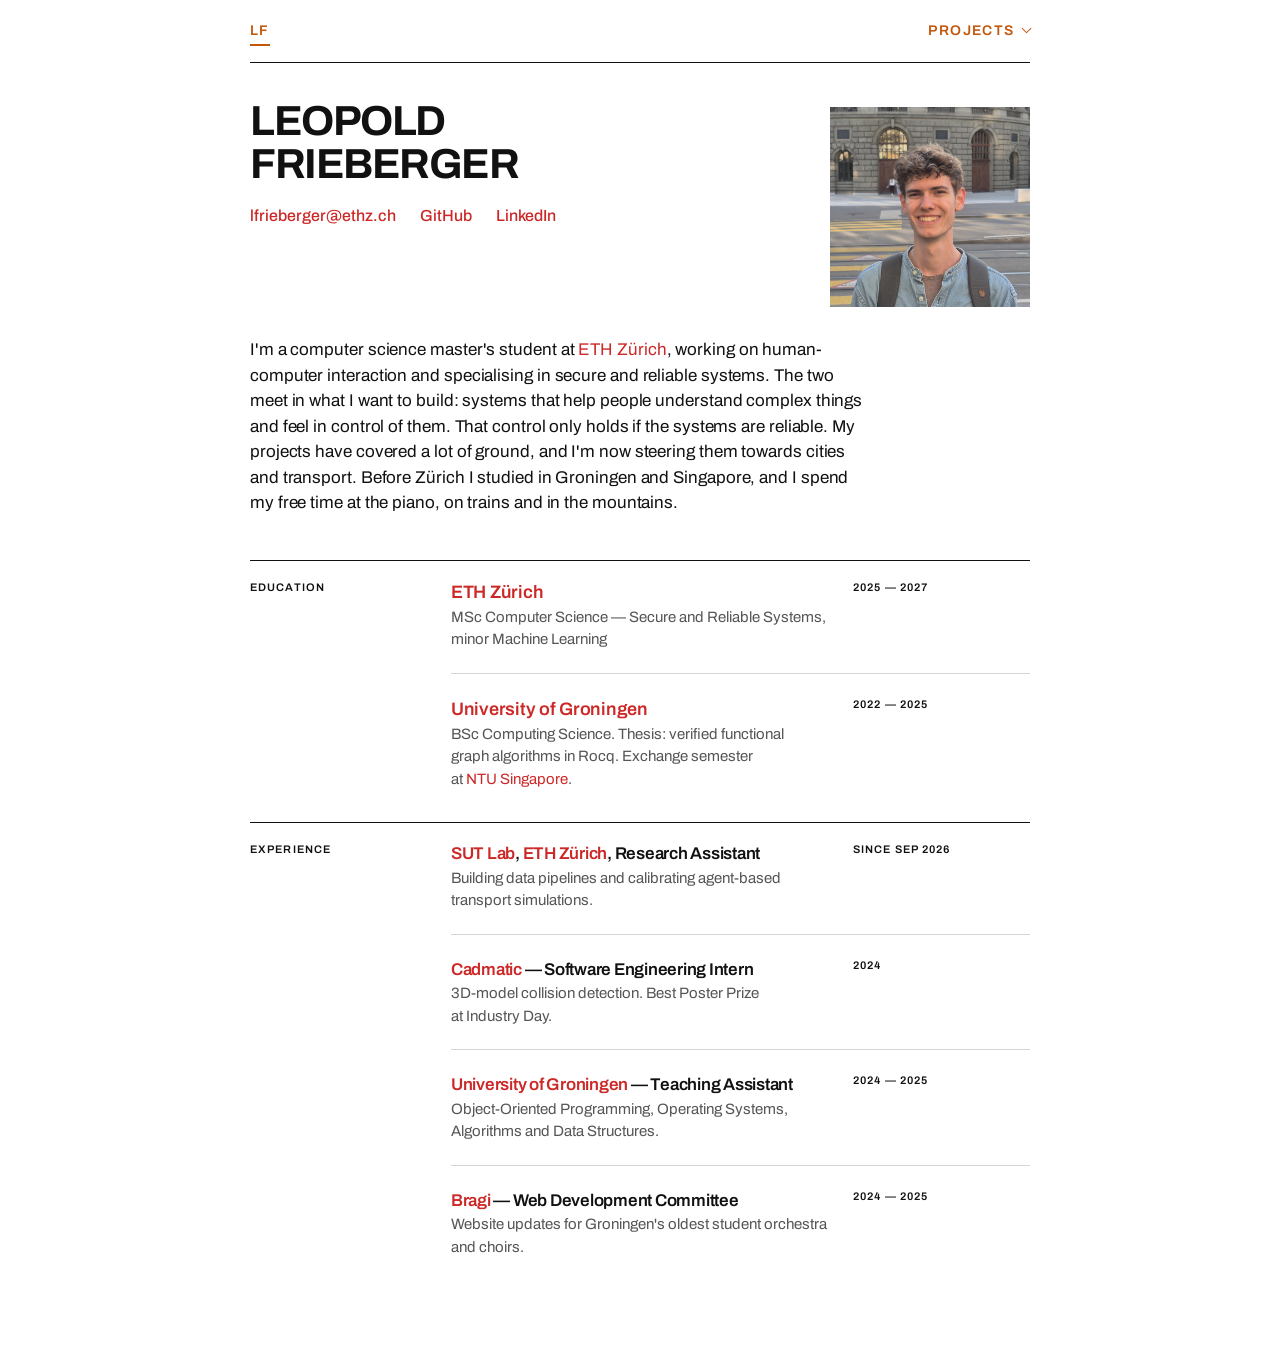
==== index.html @ 80eb1191 "Publish the site" ====
<!doctype html>
<html lang="en">
  <head>
    <meta charset="UTF-8" />
    <meta name="viewport" content="width=device-width, initial-scale=1" />
    <title>Leopold Frieberger</title>
    <meta
      name="description"
      content="Leopold Frieberger, computer science master's student at ETH Zürich, working on human-computer interaction and secure and reliable systems."
    />
    <link rel="icon" href="/favicon.svg" type="image/svg+xml" />
    <meta property="og:type" content="website" />
    <meta property="og:url" content="https://lfrieberger.github.io/" />
    <meta property="og:title" content="Leopold Frieberger" />
    <meta property="og:description" content="Leopold Frieberger, computer science master's student at ETH Zürich, working on human-computer interaction and secure and reliable systems." />
    <meta property="og:image" content="https://lfrieberger.github.io/images/portrait.jpg" />
    <script type="module" crossorigin src="/assets/home-BiqQgDbl.js"></script>
    <link rel="modulepreload" crossorigin href="/assets/styles-DpbbYxCR.js">
    <link rel="stylesheet" crossorigin href="/assets/styles-D-HDEvaZ.css">
  </head>
  <body>
    <div id="root"></div>
  </body>
</html>
---- assets/styles-D-HDEvaZ.css ----
@font-face{font-family:Archivo;font-style:normal;font-display:swap;font-weight:400;src:url(/assets/archivo-vietnamese-400-normal-BF4g3tCF.woff2) format("woff2"),url(/assets/archivo-vietnamese-400-normal-FGOLYM1a.woff) format("woff");unicode-range:U+0102-0103,U+0110-0111,U+0128-0129,U+0168-0169,U+01A0-01A1,U+01AF-01B0,U+0300-0301,U+0303-0304,U+0308-0309,U+0323,U+0329,U+1EA0-1EF9,U+20AB}@font-face{font-family:Archivo;font-style:normal;font-display:swap;font-weight:400;src:url(/assets/archivo-latin-ext-400-normal-B5tPZzqW.woff2) format("woff2"),url(/assets/archivo-latin-ext-400-normal-DrmqtLj6.woff) format("woff");unicode-range:U+0100-02BA,U+02BD-02C5,U+02C7-02CC,U+02CE-02D7,U+02DD-02FF,U+0304,U+0308,U+0329,U+1D00-1DBF,U+1E00-1E9F,U+1EF2-1EFF,U+2020,U+20A0-20AB,U+20AD-20C0,U+2113,U+2C60-2C7F,U+A720-A7FF}@font-face{font-family:Archivo;font-style:normal;font-display:swap;font-weight:400;src:url(/assets/archivo-latin-400-normal-C81ewxNO.woff2) format("woff2"),url(/assets/archivo-latin-400-normal-Bl602Mgc.woff) format("woff");unicode-range:U+0000-00FF,U+0131,U+0152-0153,U+02BB-02BC,U+02C6,U+02DA,U+02DC,U+0304,U+0308,U+0329,U+2000-206F,U+20AC,U+2122,U+2191,U+2193,U+2212,U+2215,U+FEFF,U+FFFD}@font-face{font-family:Archivo;font-style:normal;font-display:swap;font-weight:500;src:url(/assets/archivo-vietnamese-500-normal-k0drYPZA.woff2) format("woff2"),url(/assets/archivo-vietnamese-500-normal-7W3lD2kQ.woff) format("woff");unicode-range:U+0102-0103,U+0110-0111,U+0128-0129,U+0168-0169,U+01A0-01A1,U+01AF-01B0,U+0300-0301,U+0303-0304,U+0308-0309,U+0323,U+0329,U+1EA0-1EF9,U+20AB}@font-face{font-family:Archivo;font-style:normal;font-display:swap;font-weight:500;src:url(/assets/archivo-latin-ext-500-normal-RFhg4CpD.woff2) format("woff2"),url(/assets/archivo-latin-ext-500-normal-D7mXw3Kz.woff) format("woff");unicode-range:U+0100-02BA,U+02BD-02C5,U+02C7-02CC,U+02CE-02D7,U+02DD-02FF,U+0304,U+0308,U+0329,U+1D00-1DBF,U+1E00-1E9F,U+1EF2-1EFF,U+2020,U+20A0-20AB,U+20AD-20C0,U+2113,U+2C60-2C7F,U+A720-A7FF}@font-face{font-family:Archivo;font-style:normal;font-display:swap;font-weight:500;src:url(/assets/archivo-latin-500-normal-CGugC8dq.woff2) format("woff2"),url(/assets/archivo-latin-500-normal-pkzA7jw9.woff) format("woff");unicode-range:U+0000-00FF,U+0131,U+0152-0153,U+02BB-02BC,U+02C6,U+02DA,U+02DC,U+0304,U+0308,U+0329,U+2000-206F,U+20AC,U+2122,U+2191,U+2193,U+2212,U+2215,U+FEFF,U+FFFD}@font-face{font-family:Archivo;font-style:normal;font-display:swap;font-weight:600;src:url(/assets/archivo-vietnamese-600-normal-anCjMumA.woff2) format("woff2"),url(/assets/archivo-vietnamese-600-normal-C8xBVdfP.woff) format("woff");unicode-range:U+0102-0103,U+0110-0111,U+0128-0129,U+0168-0169,U+01A0-01A1,U+01AF-01B0,U+0300-0301,U+0303-0304,U+0308-0309,U+0323,U+0329,U+1EA0-1EF9,U+20AB}@font-face{font-family:Archivo;font-style:normal;font-display:swap;font-weight:600;src:url(/assets/archivo-latin-ext-600-normal-Dm61iqcg.woff2) format("woff2"),url(/assets/archivo-latin-ext-600-normal-D7uErJuz.woff) format("woff");unicode-range:U+0100-02BA,U+02BD-02C5,U+02C7-02CC,U+02CE-02D7,U+02DD-02FF,U+0304,U+0308,U+0329,U+1D00-1DBF,U+1E00-1E9F,U+1EF2-1EFF,U+2020,U+20A0-20AB,U+20AD-20C0,U+2113,U+2C60-2C7F,U+A720-A7FF}@font-face{font-family:Archivo;font-style:normal;font-display:swap;font-weight:600;src:url(/assets/archivo-latin-600-normal-3BBy0ZsW.woff2) format("woff2"),url(/assets/archivo-latin-600-normal-DwYieO8P.woff) format("woff");unicode-range:U+0000-00FF,U+0131,U+0152-0153,U+02BB-02BC,U+02C6,U+02DA,U+02DC,U+0304,U+0308,U+0329,U+2000-206F,U+20AC,U+2122,U+2191,U+2193,U+2212,U+2215,U+FEFF,U+FFFD}@font-face{font-family:Archivo;font-style:normal;font-display:swap;font-weight:700;src:url(/assets/archivo-vietnamese-700-normal-nuAQAQa7.woff2) format("woff2"),url(/assets/archivo-vietnamese-700-normal-Bz2vkKqq.woff) format("woff");unicode-range:U+0102-0103,U+0110-0111,U+0128-0129,U+0168-0169,U+01A0-01A1,U+01AF-01B0,U+0300-0301,U+0303-0304,U+0308-0309,U+0323,U+0329,U+1EA0-1EF9,U+20AB}@font-face{font-family:Archivo;font-style:normal;font-display:swap;font-weight:700;src:url(/assets/archivo-latin-ext-700-normal-DD_nkw6b.woff2) format("woff2"),url(/assets/archivo-latin-ext-700-normal-CgyfnKjw.woff) format("woff");unicode-range:U+0100-02BA,U+02BD-02C5,U+02C7-02CC,U+02CE-02D7,U+02DD-02FF,U+0304,U+0308,U+0329,U+1D00-1DBF,U+1E00-1E9F,U+1EF2-1EFF,U+2020,U+20A0-20AB,U+20AD-20C0,U+2113,U+2C60-2C7F,U+A720-A7FF}@font-face{font-family:Archivo;font-style:normal;font-display:swap;font-weight:700;src:url(/assets/archivo-latin-700-normal-D9cHMWGj.woff2) format("woff2"),url(/assets/archivo-latin-700-normal-lT5TFe7H.woff) format("woff");unicode-range:U+0000-00FF,U+0131,U+0152-0153,U+02BB-02BC,U+02C6,U+02DA,U+02DC,U+0304,U+0308,U+0329,U+2000-206F,U+20AC,U+2122,U+2191,U+2193,U+2212,U+2215,U+FEFF,U+FFFD}:root{--paper: #ffffff;--ink: #111111;--muted: #555555;--hair: #d4d4d4;--accent: oklch(.55 .2 27);--link: #c2570c;--measure: 780px;--pad: 40px;--gap: 24px;--label: 11px;--track: .1em}*,*:before,*:after{box-sizing:border-box}body{margin:0;background:var(--paper);color:var(--ink);font-family:Archivo,Helvetica Neue,Helvetica,Arial,sans-serif;font-size:15px;line-height:1.5;-webkit-font-smoothing:antialiased;text-wrap:pretty}a{color:var(--accent);text-decoration:none}a:hover,a:focus-visible{color:var(--ink)}.rule{height:1px;background:var(--ink)}.rule--inset{margin-inline:var(--pad)}.hair{height:1px;background:var(--hair)}.lbl{font-size:var(--label);letter-spacing:var(--track);text-transform:uppercase;font-weight:600}.lbl--accent{color:var(--accent)}.num{font-variant-numeric:tabular-nums}.display{font-size:clamp(30px,5vw,42px);font-weight:700;line-height:1.02;letter-spacing:-.035em;margin:0;text-transform:uppercase}.display--page{font-size:clamp(26px,4.2vw,34px)}.lede{margin:0;max-width:620px;font-size:17px;line-height:1.5;font-weight:400;letter-spacing:-.005em}.entry__name{font-size:18px;font-weight:600;letter-spacing:-.015em}.entry__name--small{font-size:17px}.entry__name--project{font-size:19px;letter-spacing:-.015em;line-height:1.25}.body{color:var(--muted);max-width:620px;margin:0}.grid{display:grid;grid-template-columns:repeat(12,minmax(0,1fr));gap:var(--gap)}.grid--nine{grid-template-columns:repeat(9,minmax(0,1fr))}.span-3{grid-column:span 3}.span-5{grid-column:span 5}.span-6{grid-column:span 6}.span-7{grid-column:span 7}.span-9{grid-column:span 9}.page{max-width:calc(var(--measure) + 2 * var(--pad));margin-inline:auto;padding-bottom:72px}.bleed{padding-inline:var(--pad)}.nav{display:flex;justify-content:space-between;align-items:center;gap:var(--gap);padding:20px var(--pad) 16px}.nav__link{color:var(--link);font-size:14px}.nav__link:hover,.nav__link:focus-visible{color:var(--ink)}.nav__link{padding-bottom:3px;border-bottom:2px solid transparent}.nav__link:hover,.nav__link:focus-visible{border-bottom-color:var(--hair)}.nav__link--current,.nav__link--current:hover,.nav__link--current:focus-visible{border-bottom-color:var(--link)}.nav__menu{position:relative;display:flex;padding-bottom:16px;margin-bottom:-16px}.nav__trigger{display:inline-flex;align-items:center;gap:.6em}.nav__trigger:after{content:"";width:.5em;height:.5em;border-right:1.5px solid currentColor;border-bottom:1.5px solid currentColor;transform:translateY(-.15em) rotate(45deg)}.nav__dropdown{position:absolute;top:100%;right:0;z-index:2;display:flex;flex-direction:column;gap:10px;width:max-content;max-width:calc(100vw - 2 * var(--pad));margin:0;padding:14px 18px;list-style:none;font-size:14px;background:var(--paper);border:1px solid var(--hair);border-radius:10px;box-shadow:0 8px 24px #0000001a;visibility:hidden}.nav__dropdown a{color:var(--muted)}.nav__dropdown a:hover,.nav__dropdown a:focus-visible{color:var(--ink)}.nav__current{color:var(--ink);font-weight:600}@media(hover:hover){.nav__menu:hover .nav__dropdown,.nav__menu:focus-within .nav__dropdown{visibility:visible}.nav__menu:hover .nav__trigger:after,.nav__menu:focus-within .nav__trigger:after{transform:translateY(.15em) rotate(-135deg)}}.masthead{padding:44px var(--pad) 0}.masthead__top{display:grid;grid-template-columns:minmax(0,1fr) auto;gap:var(--gap);align-items:start}.masthead__id{display:flex;flex-direction:column;gap:18px}.masthead__id .display{margin-top:-.158em}.portrait{display:block;width:clamp(96px,26vw,200px);aspect-ratio:1;object-fit:cover}.masthead__meta{margin-top:30px}.hero{display:block;width:100%;height:auto;margin-top:28px}.rule--gap{margin-top:44px}.section{display:grid;grid-template-columns:repeat(12,minmax(0,1fr));gap:var(--gap);padding:18px 0 32px}.section__label{grid-column:span 3;display:flex;gap:12px;align-items:baseline}.section__body{grid-column:span 9;display:flex;flex-direction:column;gap:22px}.links{display:flex;gap:24px;flex-wrap:wrap;font-size:16px;font-weight:500}.footer{margin-top:56px;padding-inline:var(--pad)}.footer__row{display:flex;flex-wrap:wrap;justify-content:space-between;align-items:baseline;gap:12px var(--gap);padding-top:18px}.row{display:grid;grid-template-columns:repeat(12,minmax(0,1fr));gap:var(--gap);align-items:center;padding:18px 0;color:inherit}.row:hover,.row:focus-visible{color:inherit}.row:hover .entry__name,.row:focus-visible .entry__name{color:var(--accent)}.row__text{grid-column:span 9;display:flex;flex-direction:column;gap:6px}.row__meta{display:flex;gap:12px;align-items:baseline}.row__image{grid-column:span 3;display:block;width:100%;aspect-ratio:4 / 3;object-fit:contain}.project__meta{display:flex;gap:12px;align-items:baseline;margin-top:12px}.project{display:flex;flex-direction:column;gap:16px;margin-top:32px}.project .lede,.project .links{width:100%;max-width:620px;margin-inline:auto}.project .figure{margin-top:16px}.figure{margin:0;display:flex;flex-direction:column;gap:8px}.figure__grid{display:grid;gap:8px}.figure__grid--1{grid-template-columns:minmax(0,1fr)}.figure__grid--2{grid-template-columns:repeat(2,minmax(0,1fr))}.figure__grid--3{grid-template-columns:repeat(3,minmax(0,1fr))}.figure__panel{display:flex;flex-direction:column;gap:4px}.figure__panel img{display:block;width:100%;height:auto}.figure__label,.figure__caption{color:var(--muted);font-size:13px;line-height:1.35}@media(max-width:900px){:root{--pad: 22px}.grid,.grid--nine,.section,.row{grid-template-columns:minmax(0,1fr)}.span-3,.span-5,.span-6,.span-7,.span-9,.section__label,.section__body,.row__text,.row__image{grid-column:auto}.grid--nine>.span-3{order:-1}.section__label{margin-bottom:4px}.links{gap:16px;font-size:15px}}.nowrap{white-space:nowrap}
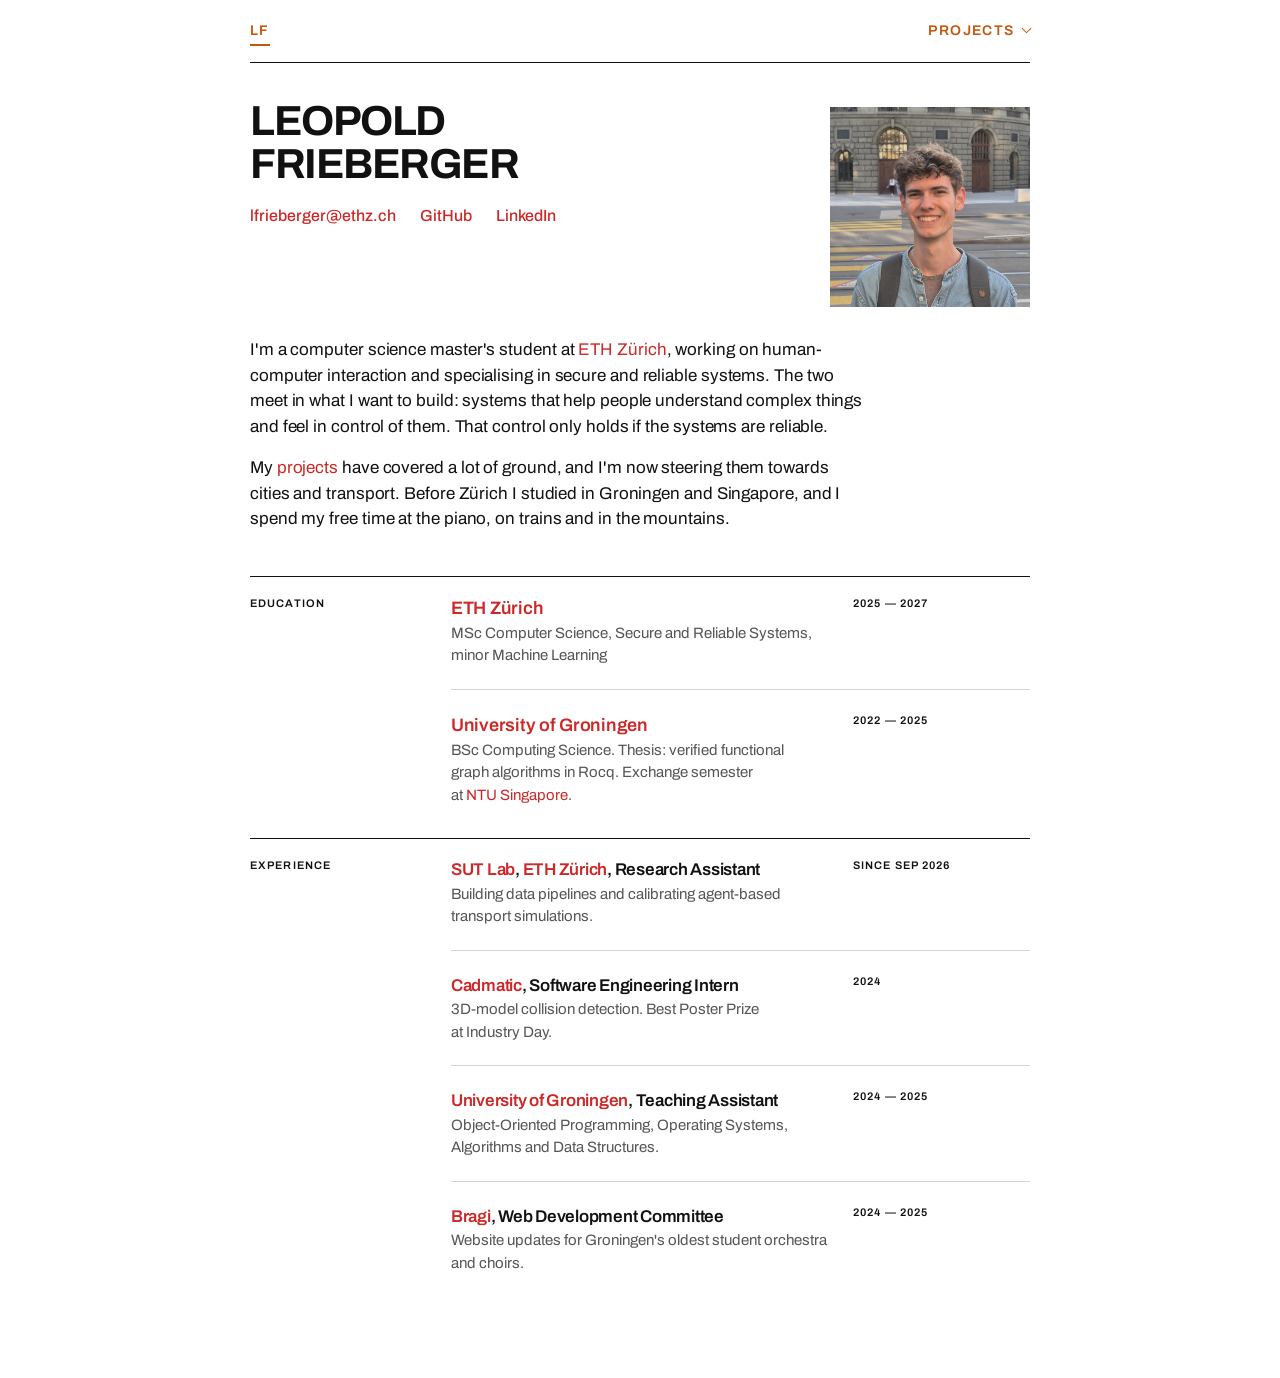
==== commit 2b1aa720: "Publish the site" ====
--- a/index.html
+++ b/index.html
@@ -14,9 +14,27 @@
     <meta property="og:title" content="Leopold Frieberger" />
     <meta property="og:description" content="Leopold Frieberger, computer science master's student at ETH Zürich, working on human-computer interaction and secure and reliable systems." />
     <meta property="og:image" content="https://lfrieberger.github.io/images/portrait.jpg" />
-    <script type="module" crossorigin src="/assets/home-BiqQgDbl.js"></script>
-    <link rel="modulepreload" crossorigin href="/assets/styles-DpbbYxCR.js">
-    <link rel="stylesheet" crossorigin href="/assets/styles-D-HDEvaZ.css">
+    <script type="application/ld+json">
+      {
+        "@context": "https://schema.org",
+        "@type": "Person",
+        "name": "Leopold Frieberger",
+        "url": "https://lfrieberger.github.io/",
+        "image": "https://lfrieberger.github.io/images/portrait.jpg",
+        "affiliation": {
+          "@type": "CollegeOrUniversity",
+          "name": "ETH Zürich",
+          "url": "https://ethz.ch/en.html"
+        },
+        "sameAs": [
+          "https://github.com/lfrieberger",
+          "https://www.linkedin.com/in/leopold-frieberger-8560512b8"
+        ]
+      }
+    </script>
+    <script type="module" crossorigin src="/assets/home-DwInGA4A.js"></script>
+    <link rel="modulepreload" crossorigin href="/assets/styles-D1bQKtf4.js">
+    <link rel="stylesheet" crossorigin href="/assets/styles-8EAWqryE.css">
   </head>
   <body>
     <div id="root"></div>
--- a/assets/styles-8EAWqryE.css
+++ b/assets/styles-8EAWqryE.css
@@ -0,0 +1 @@
+@font-face{font-family:Archivo;font-style:normal;font-display:swap;font-weight:400;src:url(/assets/archivo-vietnamese-400-normal-BF4g3tCF.woff2) format("woff2"),url(/assets/archivo-vietnamese-400-normal-FGOLYM1a.woff) format("woff");unicode-range:U+0102-0103,U+0110-0111,U+0128-0129,U+0168-0169,U+01A0-01A1,U+01AF-01B0,U+0300-0301,U+0303-0304,U+0308-0309,U+0323,U+0329,U+1EA0-1EF9,U+20AB}@font-face{font-family:Archivo;font-style:normal;font-display:swap;font-weight:400;src:url(/assets/archivo-latin-ext-400-normal-B5tPZzqW.woff2) format("woff2"),url(/assets/archivo-latin-ext-400-normal-DrmqtLj6.woff) format("woff");unicode-range:U+0100-02BA,U+02BD-02C5,U+02C7-02CC,U+02CE-02D7,U+02DD-02FF,U+0304,U+0308,U+0329,U+1D00-1DBF,U+1E00-1E9F,U+1EF2-1EFF,U+2020,U+20A0-20AB,U+20AD-20C0,U+2113,U+2C60-2C7F,U+A720-A7FF}@font-face{font-family:Archivo;font-style:normal;font-display:swap;font-weight:400;src:url(/assets/archivo-latin-400-normal-C81ewxNO.woff2) format("woff2"),url(/assets/archivo-latin-400-normal-Bl602Mgc.woff) format("woff");unicode-range:U+0000-00FF,U+0131,U+0152-0153,U+02BB-02BC,U+02C6,U+02DA,U+02DC,U+0304,U+0308,U+0329,U+2000-206F,U+20AC,U+2122,U+2191,U+2193,U+2212,U+2215,U+FEFF,U+FFFD}@font-face{font-family:Archivo;font-style:normal;font-display:swap;font-weight:500;src:url(/assets/archivo-vietnamese-500-normal-k0drYPZA.woff2) format("woff2"),url(/assets/archivo-vietnamese-500-normal-7W3lD2kQ.woff) format("woff");unicode-range:U+0102-0103,U+0110-0111,U+0128-0129,U+0168-0169,U+01A0-01A1,U+01AF-01B0,U+0300-0301,U+0303-0304,U+0308-0309,U+0323,U+0329,U+1EA0-1EF9,U+20AB}@font-face{font-family:Archivo;font-style:normal;font-display:swap;font-weight:500;src:url(/assets/archivo-latin-ext-500-normal-RFhg4CpD.woff2) format("woff2"),url(/assets/archivo-latin-ext-500-normal-D7mXw3Kz.woff) format("woff");unicode-range:U+0100-02BA,U+02BD-02C5,U+02C7-02CC,U+02CE-02D7,U+02DD-02FF,U+0304,U+0308,U+0329,U+1D00-1DBF,U+1E00-1E9F,U+1EF2-1EFF,U+2020,U+20A0-20AB,U+20AD-20C0,U+2113,U+2C60-2C7F,U+A720-A7FF}@font-face{font-family:Archivo;font-style:normal;font-display:swap;font-weight:500;src:url(/assets/archivo-latin-500-normal-CGugC8dq.woff2) format("woff2"),url(/assets/archivo-latin-500-normal-pkzA7jw9.woff) format("woff");unicode-range:U+0000-00FF,U+0131,U+0152-0153,U+02BB-02BC,U+02C6,U+02DA,U+02DC,U+0304,U+0308,U+0329,U+2000-206F,U+20AC,U+2122,U+2191,U+2193,U+2212,U+2215,U+FEFF,U+FFFD}@font-face{font-family:Archivo;font-style:normal;font-display:swap;font-weight:600;src:url(/assets/archivo-vietnamese-600-normal-anCjMumA.woff2) format("woff2"),url(/assets/archivo-vietnamese-600-normal-C8xBVdfP.woff) format("woff");unicode-range:U+0102-0103,U+0110-0111,U+0128-0129,U+0168-0169,U+01A0-01A1,U+01AF-01B0,U+0300-0301,U+0303-0304,U+0308-0309,U+0323,U+0329,U+1EA0-1EF9,U+20AB}@font-face{font-family:Archivo;font-style:normal;font-display:swap;font-weight:600;src:url(/assets/archivo-latin-ext-600-normal-Dm61iqcg.woff2) format("woff2"),url(/assets/archivo-latin-ext-600-normal-D7uErJuz.woff) format("woff");unicode-range:U+0100-02BA,U+02BD-02C5,U+02C7-02CC,U+02CE-02D7,U+02DD-02FF,U+0304,U+0308,U+0329,U+1D00-1DBF,U+1E00-1E9F,U+1EF2-1EFF,U+2020,U+20A0-20AB,U+20AD-20C0,U+2113,U+2C60-2C7F,U+A720-A7FF}@font-face{font-family:Archivo;font-style:normal;font-display:swap;font-weight:600;src:url(/assets/archivo-latin-600-normal-3BBy0ZsW.woff2) format("woff2"),url(/assets/archivo-latin-600-normal-DwYieO8P.woff) format("woff");unicode-range:U+0000-00FF,U+0131,U+0152-0153,U+02BB-02BC,U+02C6,U+02DA,U+02DC,U+0304,U+0308,U+0329,U+2000-206F,U+20AC,U+2122,U+2191,U+2193,U+2212,U+2215,U+FEFF,U+FFFD}@font-face{font-family:Archivo;font-style:normal;font-display:swap;font-weight:700;src:url(/assets/archivo-vietnamese-700-normal-nuAQAQa7.woff2) format("woff2"),url(/assets/archivo-vietnamese-700-normal-Bz2vkKqq.woff) format("woff");unicode-range:U+0102-0103,U+0110-0111,U+0128-0129,U+0168-0169,U+01A0-01A1,U+01AF-01B0,U+0300-0301,U+0303-0304,U+0308-0309,U+0323,U+0329,U+1EA0-1EF9,U+20AB}@font-face{font-family:Archivo;font-style:normal;font-display:swap;font-weight:700;src:url(/assets/archivo-latin-ext-700-normal-DD_nkw6b.woff2) format("woff2"),url(/assets/archivo-latin-ext-700-normal-CgyfnKjw.woff) format("woff");unicode-range:U+0100-02BA,U+02BD-02C5,U+02C7-02CC,U+02CE-02D7,U+02DD-02FF,U+0304,U+0308,U+0329,U+1D00-1DBF,U+1E00-1E9F,U+1EF2-1EFF,U+2020,U+20A0-20AB,U+20AD-20C0,U+2113,U+2C60-2C7F,U+A720-A7FF}@font-face{font-family:Archivo;font-style:normal;font-display:swap;font-weight:700;src:url(/assets/archivo-latin-700-normal-D9cHMWGj.woff2) format("woff2"),url(/assets/archivo-latin-700-normal-lT5TFe7H.woff) format("woff");unicode-range:U+0000-00FF,U+0131,U+0152-0153,U+02BB-02BC,U+02C6,U+02DA,U+02DC,U+0304,U+0308,U+0329,U+2000-206F,U+20AC,U+2122,U+2191,U+2193,U+2212,U+2215,U+FEFF,U+FFFD}:root{--paper: #ffffff;--ink: #111111;--muted: #555555;--hair: #d4d4d4;--accent: oklch(.55 .2 27);--link: #c2570c;--measure: 780px;--pad: 40px;--gap: 24px;--label: 11px;--track: .1em}*,*:before,*:after{box-sizing:border-box}body{margin:0;background:var(--paper);color:var(--ink);font-family:Archivo,Helvetica Neue,Helvetica,Arial,sans-serif;font-size:15px;line-height:1.5;-webkit-font-smoothing:antialiased;text-wrap:pretty}a{color:var(--accent);text-decoration:none}a:hover,a:focus-visible{color:var(--ink)}.rule{height:1px;background:var(--ink)}.rule--inset{margin-inline:var(--pad)}.hair{height:1px;background:var(--hair)}.lbl{font-size:var(--label);letter-spacing:var(--track);text-transform:uppercase;font-weight:600}.lbl--accent{color:var(--accent)}.num{font-variant-numeric:tabular-nums}.display{font-size:clamp(30px,5vw,42px);font-weight:700;line-height:1.02;letter-spacing:-.035em;margin:0;text-transform:uppercase}.display--page{font-size:clamp(26px,4.2vw,34px)}.lede{margin:0;max-width:620px;font-size:17px;line-height:1.5;font-weight:400;letter-spacing:-.005em}.entry__name{font-size:18px;font-weight:600;letter-spacing:-.015em}.entry__name--small{font-size:17px}.entry__name--project{font-size:19px;letter-spacing:-.015em;line-height:1.25}.body{color:var(--muted);max-width:620px;margin:0}.grid{display:grid;grid-template-columns:repeat(12,minmax(0,1fr));gap:var(--gap)}.grid--nine{grid-template-columns:repeat(9,minmax(0,1fr))}.span-3{grid-column:span 3}.span-5{grid-column:span 5}.span-6{grid-column:span 6}.span-7{grid-column:span 7}.span-9{grid-column:span 9}.page{max-width:calc(var(--measure) + 2 * var(--pad));margin-inline:auto;padding-bottom:72px}.bleed{padding-inline:var(--pad)}.nav{display:flex;justify-content:space-between;align-items:center;gap:var(--gap);padding:20px var(--pad) 16px}.nav__link{color:var(--link);font-size:14px}.nav__link:hover,.nav__link:focus-visible{color:var(--ink)}.nav__link{padding-bottom:3px;border-bottom:2px solid transparent}.nav__link:hover,.nav__link:focus-visible{border-bottom-color:var(--hair)}.nav__link--current,.nav__link--current:hover,.nav__link--current:focus-visible{border-bottom-color:var(--link)}.nav__menu{position:relative;display:flex;padding-bottom:16px;margin-bottom:-16px}.nav__trigger{display:inline-flex;align-items:center;gap:.6em}.nav__trigger:after{content:"";width:.5em;height:.5em;border-right:1.5px solid currentColor;border-bottom:1.5px solid currentColor;transform:translateY(-.15em) rotate(45deg)}.nav__dropdown{position:absolute;top:100%;right:0;z-index:2;display:flex;flex-direction:column;gap:10px;width:max-content;max-width:calc(100vw - 2 * var(--pad));margin:0;padding:14px 18px;list-style:none;font-size:14px;background:var(--paper);border:1px solid var(--hair);border-radius:10px;box-shadow:0 8px 24px #0000001a;visibility:hidden}.nav__dropdown a{color:var(--muted)}.nav__dropdown a:hover,.nav__dropdown a:focus-visible{color:var(--ink)}.nav__current{color:var(--ink);font-weight:600}@media(hover:hover){.nav__menu:hover .nav__dropdown,.nav__menu:focus-within .nav__dropdown{visibility:visible}.nav__menu:hover .nav__trigger:after,.nav__menu:focus-within .nav__trigger:after{transform:translateY(.15em) rotate(-135deg)}}.masthead{padding:44px var(--pad) 0}.masthead__top{display:grid;grid-template-columns:minmax(0,1fr) auto;gap:var(--gap);align-items:start}.masthead__id{display:flex;flex-direction:column;gap:18px}.masthead__id .display{margin-top:-.158em}.portrait{display:block;width:clamp(96px,26vw,200px);aspect-ratio:1;object-fit:cover}.masthead__meta{margin-top:30px}.masthead__meta+.lede{margin-top:16px}.hero{display:block;width:100%;height:auto;margin-top:28px}.rule--gap{margin-top:44px}.section{display:grid;grid-template-columns:repeat(12,minmax(0,1fr));gap:var(--gap);padding:18px 0 32px}.section__label{grid-column:span 3;display:flex;gap:12px;align-items:baseline}.section__body{grid-column:span 9;display:flex;flex-direction:column;gap:22px}.links{display:flex;gap:24px;flex-wrap:wrap;font-size:16px;font-weight:500}.footer{margin-top:56px;padding-inline:var(--pad)}.footer__row{display:flex;flex-wrap:wrap;justify-content:space-between;align-items:baseline;gap:12px var(--gap);padding-top:18px}.row{display:grid;grid-template-columns:repeat(12,minmax(0,1fr));gap:var(--gap);align-items:center;padding:18px 0;color:inherit}.row:hover,.row:focus-visible{color:inherit}.row:hover .entry__name,.row:focus-visible .entry__name{color:var(--accent)}.row__text{grid-column:span 9;display:flex;flex-direction:column;gap:6px}.row__meta{display:flex;gap:12px;align-items:baseline}.row__image{grid-column:span 3;display:block;width:100%;aspect-ratio:4 / 3;object-fit:contain}.project__meta{display:flex;gap:12px;align-items:baseline;margin-top:12px}.project{display:flex;flex-direction:column;gap:16px;margin-top:32px}.project .lede,.project .links{width:100%;max-width:620px;margin-inline:auto}.project .figure{margin-top:16px}.figure{margin:0;display:flex;flex-direction:column;gap:8px}.figure__grid{display:grid;gap:8px}.figure__grid--1{grid-template-columns:minmax(0,1fr)}.figure__grid--2{grid-template-columns:repeat(2,minmax(0,1fr))}.figure__grid--3{grid-template-columns:repeat(3,minmax(0,1fr))}.figure__panel{display:flex;flex-direction:column;gap:4px}.figure__panel img{display:block;width:100%;height:auto}.figure__label,.figure__caption{color:var(--muted);font-size:13px;line-height:1.35}@media(max-width:900px){:root{--pad: 22px}.grid,.grid--nine,.section,.row{grid-template-columns:minmax(0,1fr)}.span-3,.span-5,.span-6,.span-7,.span-9,.section__label,.section__body,.row__text,.row__image{grid-column:auto}.grid--nine>.span-3{order:-1}.section__label{margin-bottom:4px}.links{gap:16px;font-size:15px}}.nowrap{white-space:nowrap}
